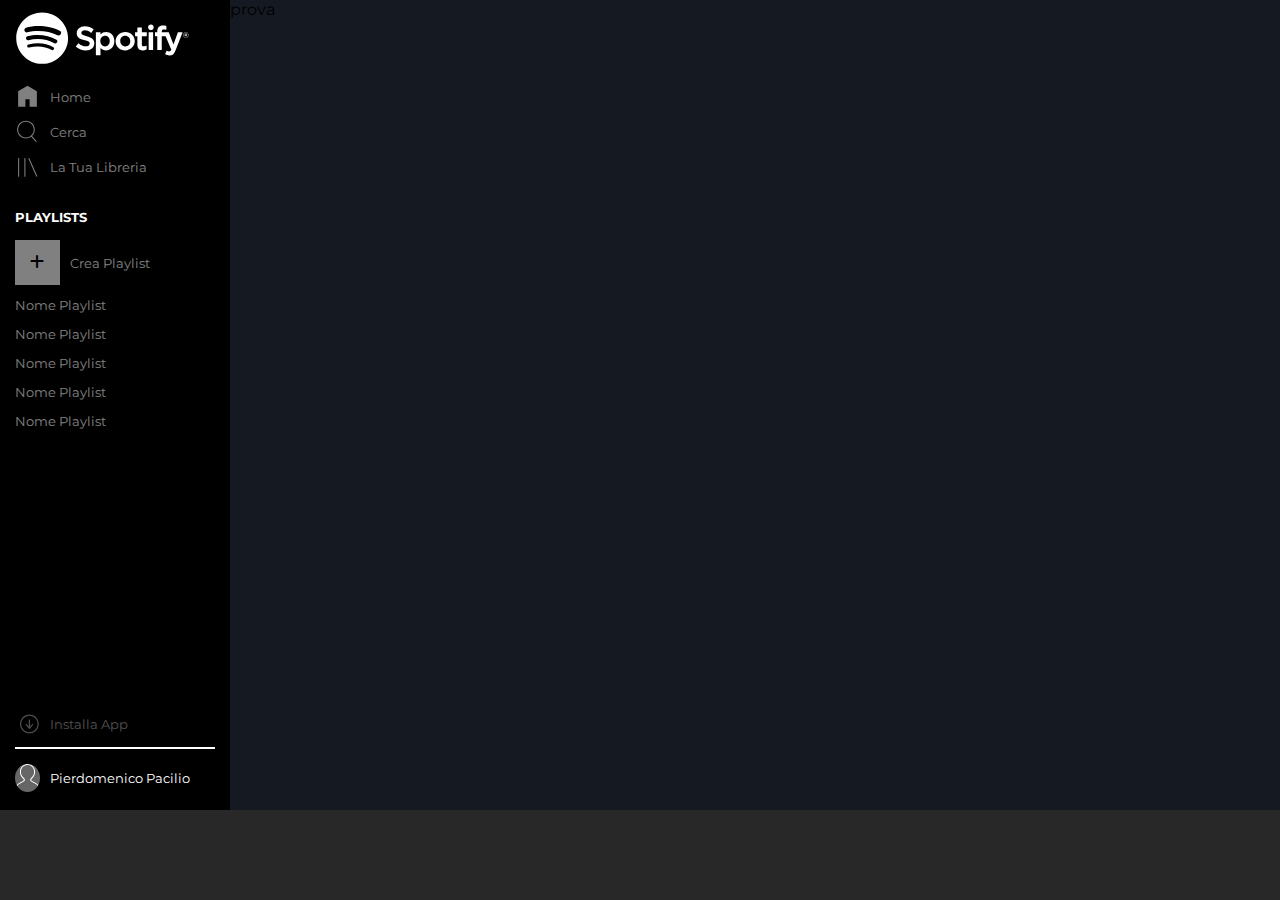
==== day-2/index.html @ 3002fd91 "docs: day-2 folder" ====
<!DOCTYPE html>
<html lang="it">
<head>
    <meta charset="UTF-8">
    <meta name="viewport" content="width=device-width, initial-scale=1.0">
    <title>Spotify Web</title>

    <!-- link di stile font-awesome -->
    <link rel="stylesheet" href="https://cdnjs.cloudflare.com/ajax/libs/font-awesome/6.7.2/css/all.min.css" 
    integrity="sha512-Evv84Mr4kqVGRNSgIGL/F/aIDqQb7xQ2vcrdIwxfjThSH8CSR7PBEakCr51Ck+w+/U6swU2Im1vVX0SVk9ABhg==" 
    crossorigin="anonymous" referrerpolicy="no-referrer" />
    <!-- /link di stile font-awesome --> 

    <!-- link di stile del font -->
    <link rel="preconnect" href="https://fonts.googleapis.com">
    <link rel="preconnect" href="https://fonts.gstatic.com" crossorigin>
    <link href="https://fonts.googleapis.com/css2?family=Montserrat:ital,wght@0,100..900;1,100..900&display=swap" rel="stylesheet">
    <!-- /link di stile del font -->     

    <!-- foglio di stile principale -->
    <link rel="stylesheet" href="css/mobile-style.css">
    <!-- /foglio di stile principale -->

    <!-- foglio di stile tablet -->
    <link rel="stylesheet" href="css/tablet-style.css">
    <!-- /foglio di stile tablet -->
     
    <!-- foglio di stile desktop -->
    <link rel="stylesheet" href="css/desktop-style.css">
    <!-- /foglio di stile desktop -->    

</head>

<body>
    <main class="container">
        <div class="menu container">
            <img class="logo-small" src="../img/logo-small.svg" alt="Logo Spotify">
            <img class="logo-big" src="../img/logo.svg" alt="Logo Spotify">
            <ul class="link">
                <li><a class="container" href="#"><img src="../img/home.svg" alt="Home"><span>Home</span></a></li>
                <li><a class="container" href="#"><img src="../img/search.svg" alt="Search"><span>Cerca</span></a></li>
                <li><a class="container" href="#"><img src="../img/libreria.svg" alt="Libreria"><span>La Tua Libreria</span></a></li>
            </ul>
            <div class="playlist">
                <h3>PLAYLISTS</h3> 
                <a class="container" href="#"><div class="plus-btn"><i class="fa-solid fa-plus"></i></div><span>Crea Playlist</span></a>
                <ul class="container">
                    <li><a href="#"><span>Nome Playlist</span></a></li>
                    <li><a href="#"><span>Nome Playlist</span></a></li>
                    <li><a href="#"><span>Nome Playlist</span></a></li>
                    <li><a href="#"><span>Nome Playlist</span></a></li>
                    <li><a href="#"><span>Nome Playlist</span></a></li>
                </ul>
            </div>
            <div class="menu-bottom">
                <a class="container install" href="#"><img src="../img/download.svg" alt="Download"><span>Installa App</span></a></a>
                <hr>
                <a class="container" href="#"><img class="profile-img" src="../img/profile.svg" alt="Profile"><span>Pierdomenico Pacilio</span></a>
            </div>       
        </div>
        <div class="home">prova</div>
    </main>
    <footer></footer>  
</body>
</html>
---- day-2/css/mobile-style.css ----
/******** 
reset 
********/
* {
    margin: 0;
    padding: 0;
    box-sizing: border-box;
}

img{
    display: block;
    width: 100%;
}


/******** 
common
********/

.container {
    display: flex;
}

.debug{
    /* display: none; */
    border: 1px dashed #000000; 
}

.inl{
    display: inline;
}

.inl-bl{
    display: inline-block;
}

body{
    font-family: 'Montserrat', 'Helvetica Neue', sans-serif;
    background-color: #151922;
    height: 100vh;
}

ul{
    list-style: none;
}

a{
    text-decoration: none;
}



/************************
    main
************************/

main{
    height: calc(100% - 90px);
}

.menu{
    background-color: #000000;
    padding: 12px 0 8px;
    width: 60px;
    flex-shrink: 0;
    gap: 20px;
    flex-direction: column;  
    overflow: hidden;  
}

.menu > *{
    padding: 0 15px 0 15px;
}

.logo-big{
    display: none;
    padding-right: 40px;
}


.link, .playlist a, .install{
    opacity: 0.5;
}

.menu a{
    align-items: center;
    gap: 10px;
    margin-bottom: 10px;
    color: #ffffff;
}

.link li span, .menu-bottom span{
    display: none;
}

.link span, .playlist span, .menu-bottom span{
    font-size: small;
}

h3{
    color: #ffffff;
    font-size: 13px;
    margin-bottom: 15px;
}

.playlist{
    display: none;
}

.playlist ul{
    flex-direction: column;
    gap: 10px;
}

.fa-plus{
    color: #000000;
    font-weight: 900;
}

.plus-btn{
    background-color: #ffffff;
    padding: 13px 15px;
}

.menu-bottom{
    margin-top: auto;
}

.install{
    opacity: 0.3;
}

.menu-bottom hr{
    border: 1px solid #ffffff;
    display: none;
    margin-bottom: 15px;
}

.profile-img{
    background-color: #666666;
    border-radius: 50%;
}

.home{
    flex-grow: 1;
}

/************************
    footer
************************/

footer{
    height: 90px;
    background-color: #282828;
}
---- day-2/css/tablet-style.css ----
@media screen and (min-width:768px){

    .logo-small{
        display: none;
    }
    .logo-big{
        display: block;
    }

    .menu{
        width: 230px;
    }

    .link li span, .menu-bottom span{
        display: inline;
    }

    .link img, .playlist img, .menu-bottom img{
        max-width: 25px;
    }

    .menu-bottom hr{
        display: block;
    }
    
    .playlist{
        display: block;
    }
}
---- day-2/css/desktop-style.css ----
@media screen and (min-width:992px){
    
}
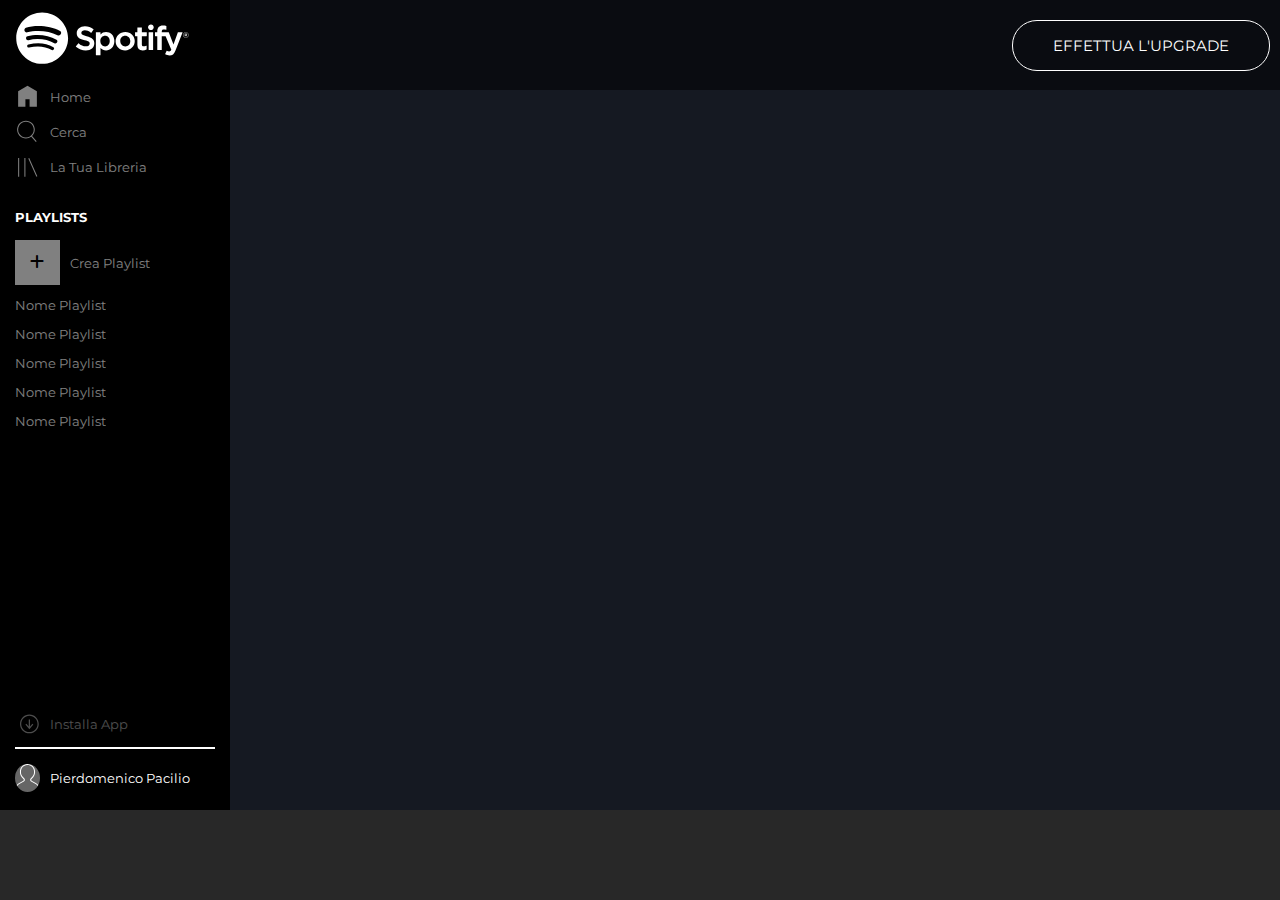
==== commit 58d00883: "feat: topbar" ====
--- a/day-2/index.html
+++ b/day-2/index.html
@@ -58,7 +58,9 @@
                 <a class="container" href="#"><img class="profile-img" src="../img/profile.svg" alt="Profile"><span>Pierdomenico Pacilio</span></a>
             </div>       
         </div>
-        <div class="home">prova</div>
+        <div class="home">
+            <div class="container top-bar"><a class="upgrade" href="#">EFFETTUA L'UPGRADE</a></div>
+        </div>
     </main>
     <footer></footer>  
 </body>
--- a/day-2/css/mobile-style.css
+++ b/day-2/css/mobile-style.css
@@ -48,20 +48,20 @@
     text-decoration: none;
 }
 
-
-
-/************************
-    main
-************************/
-
 main{
     height: calc(100% - 90px);
 }
+
+
+/************************
+    sidebar
+************************/
+
 
 .menu{
     background-color: #000000;
     padding: 12px 0 8px;
-    width: 60px;
+    width: 50px;
     flex-shrink: 0;
     gap: 20px;
     flex-direction: column;  
@@ -141,9 +141,39 @@
     border-radius: 50%;
 }
 
+
+
+
+
+/************************
+    sidebar
+************************/
+
 .home{
     flex-grow: 1;
-}
+    overflow: auto;
+}
+
+.top-bar{
+    background-color: rgb(0, 0, 0, 0.5);
+    height: 90px;
+    align-items: center;
+    justify-content: flex-end;
+    padding-right: 10px;
+}
+
+.upgrade{
+    color: #ffffff;
+    padding: 15px 40px;
+    border: 1px solid #ffffff;
+    border-radius: 25px;
+    font-size: 15px;
+}
+
+
+
+
+
 
 /************************
     footer
@@ -152,4 +182,39 @@
 footer{
     height: 90px;
     background-color: #282828;
+}
+
+
+
+
+
+
+@media screen and (min-width:576px){
+
+    .logo-small{
+        display: none;
+    }
+    .logo-big{
+        display: block;
+    }
+
+    .menu{
+        width: 230px;
+    }
+
+    .link li span, .menu-bottom span{
+        display: inline;
+    }
+
+    .link img, .playlist img, .menu-bottom img{
+        max-width: 25px;
+    }
+
+    .menu-bottom hr{
+        display: block;
+    }
+    
+    .playlist{
+        display: block;
+    }
 }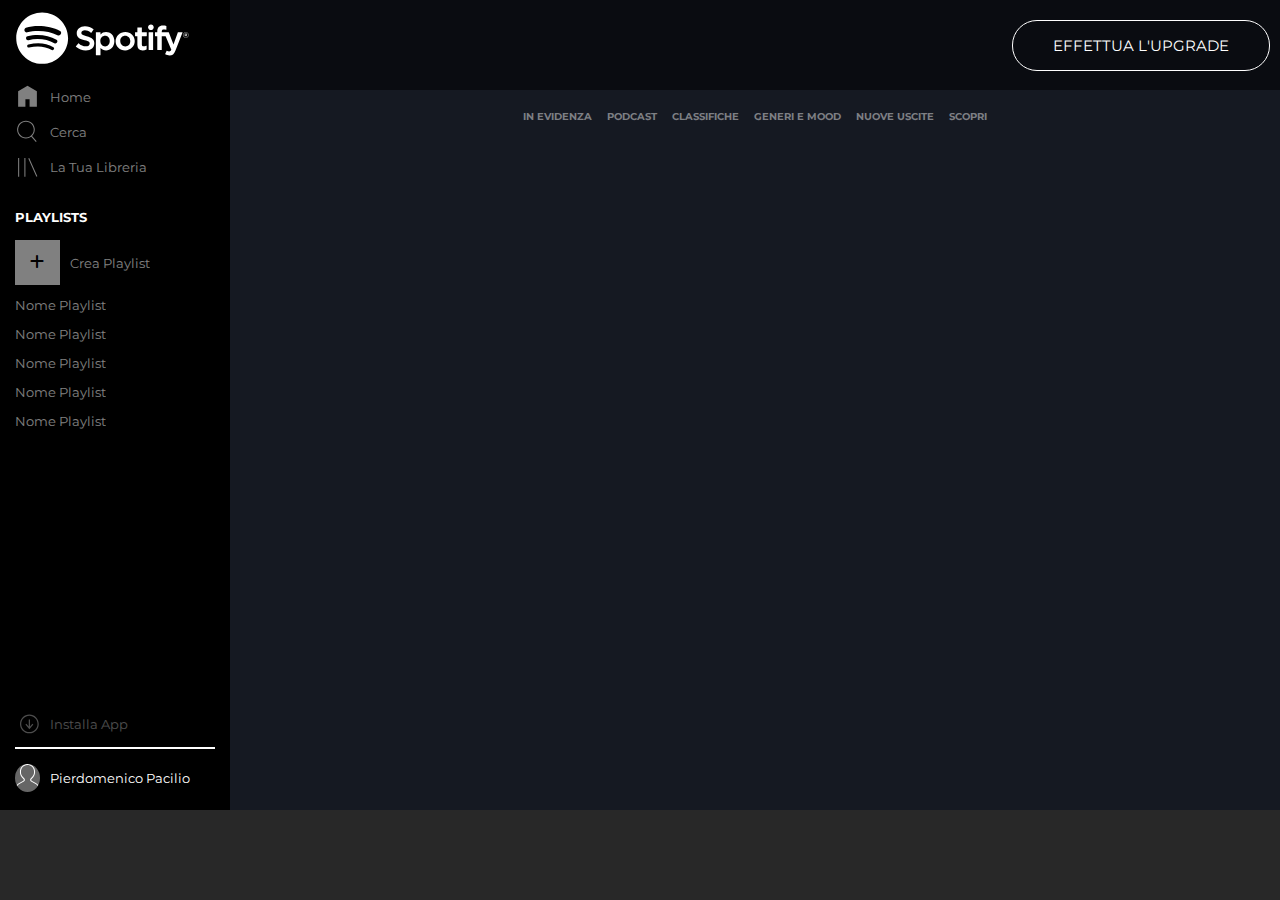
==== commit f2872307: "feat: category list, hover category effect" ====
--- a/day-2/index.html
+++ b/day-2/index.html
@@ -60,6 +60,14 @@
         </div>
         <div class="home">
             <div class="container top-bar"><a class="upgrade" href="#">EFFETTUA L'UPGRADE</a></div>
+            <ul class="container categorie">
+                <li class="container"><a href="#">IN EVIDENZA</a><hr class="hover-categoria"></li>
+                <li class="container"><a href="#">PODCAST</a><hr class="hover-categoria"></li>
+                <li class="container"><a href="#">CLASSIFICHE</a><hr class="hover-categoria"></li>
+                <li class="container"><a href="#">GENERI E MOOD</a><hr class="hover-categoria"></li>
+                <li class="container"><a href="#">NUOVE USCITE</a><hr class="hover-categoria"></li>
+                <li class="container"><a href="#">SCOPRI</a><hr class="hover-categoria"></li>
+            </ul>
         </div>
     </main>
     <footer></footer>  
--- a/day-2/css/mobile-style.css
+++ b/day-2/css/mobile-style.css
@@ -146,7 +146,7 @@
 
 
 /************************
-    sidebar
+    main
 ************************/
 
 .home{
@@ -170,8 +170,42 @@
     font-size: 15px;
 }
 
-
-
+.upgrade:hover{
+    background-color: #ffffff;
+    color: #000000;
+    font-weight: 700;
+}
+
+.categorie{
+    justify-content: center;
+    gap: 15px;
+    flex-wrap: wrap;
+    font-weight: 700;
+    padding: 20px 30px 30px;
+    font-size: 10px;
+}
+
+.categorie li{
+    flex-direction: column;
+    align-items: center;
+    gap: 20px;
+}
+
+.categorie li a{
+    color: #7d7f84;
+}
+
+.hover-categoria{
+    width: 33%;
+    border-color: #adff2f;
+    opacity: 0;
+}
+
+.categorie li:hover{
+    .hover-categoria{
+        opacity: 1;
+    }
+}
 
 
 
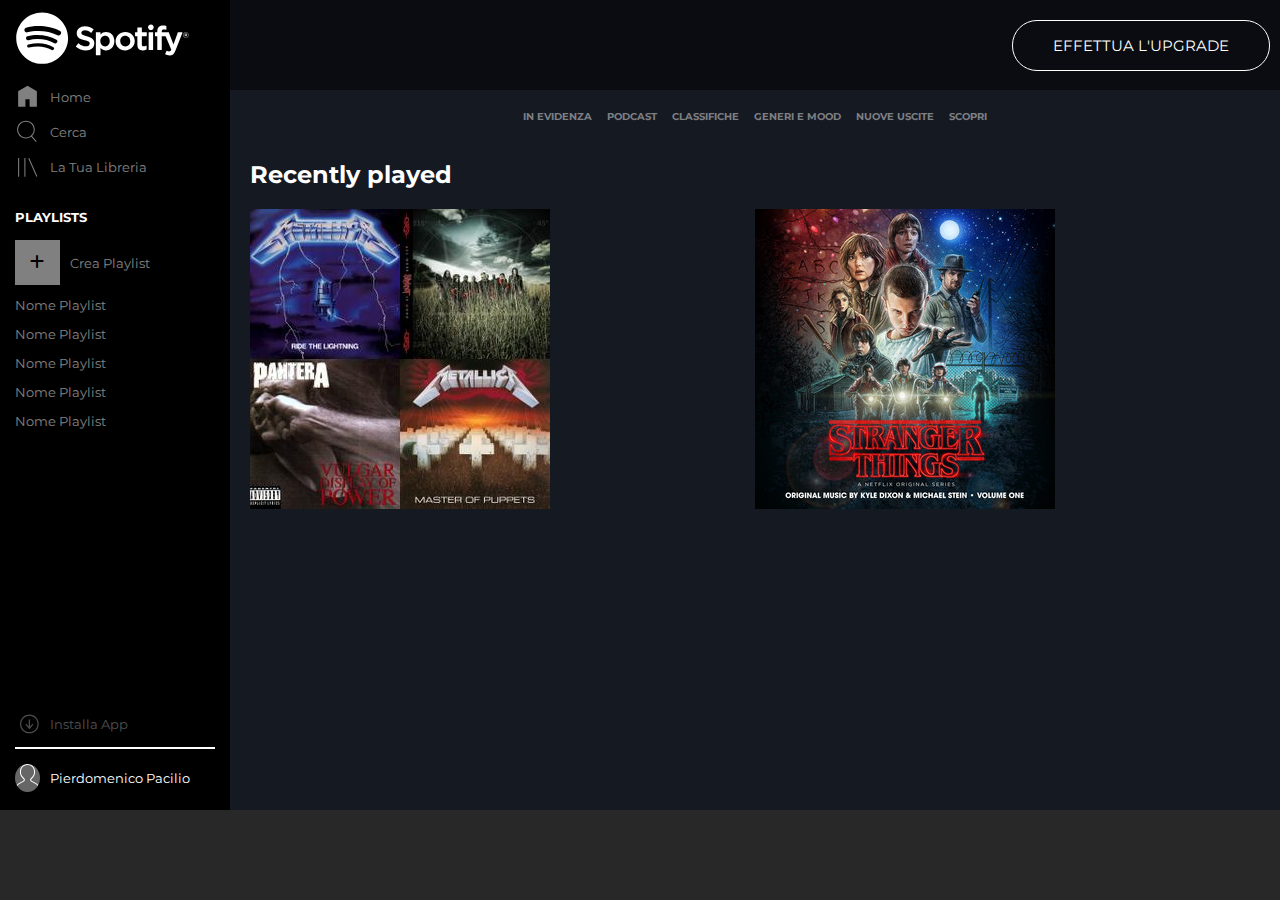
==== commit 4499f4c9: "feat: hover song effect" ====
--- a/day-2/index.html
+++ b/day-2/index.html
@@ -68,6 +68,14 @@
                 <li class="container"><a href="#">NUOVE USCITE</a><hr class="hover-categoria"></li>
                 <li class="container"><a href="#">SCOPRI</a><hr class="hover-categoria"></li>
             </ul>
+            <div class="section-1">
+                <h2>Recently played</h2>
+                <ul class="container box-recenti">
+                    <li class="container brani-recenti"><a class="copertina" href="#"><div class="img-copertina"><img src="../img/metal_lifting.jpg" alt="Heavy Metal"></div><i class="fa-regular fa-circle-play"></i></a></li>
+                    <li class="container brani-recenti"><a class="copertina" href="#"><div class="img-copertina"><img src="../img/stranger.jpeg" alt="Stranger Things"></div><i class="fa-regular fa-circle-play"></i></a></li>
+
+                </ul>
+            </div>
         </div>
     </main>
     <footer></footer>  
--- a/day-2/css/mobile-style.css
+++ b/day-2/css/mobile-style.css
@@ -188,7 +188,7 @@
 .categorie li{
     flex-direction: column;
     align-items: center;
-    gap: 20px;
+    gap: 5px;
 }
 
 .categorie li a{
@@ -207,6 +207,48 @@
     }
 }
 
+.section-1{
+    padding: 0 20px;
+}
+
+h2{
+    color: #ffffff;
+}
+
+.box-recenti{
+    padding: 20px 0;
+    flex-wrap: wrap;
+    gap: 20px;
+}
+
+.brani-recenti{
+    width: calc(100% / 2 - 20px);
+}
+
+.copertina{
+    position: relative;
+}
+
+.fa-circle-play{
+    color: #ffffff;
+    font-size: 60px;
+    position: absolute;
+    top: 50%;
+    left: 50%;
+    transform: translate(-50%, -50%);
+    display: none;
+}
+
+.copertina:hover{
+    .img-copertina{
+        filter: brightness(60%);        
+    }
+
+    .fa-circle-play{
+        display: inline;
+    }
+}
+
 
 
 /************************
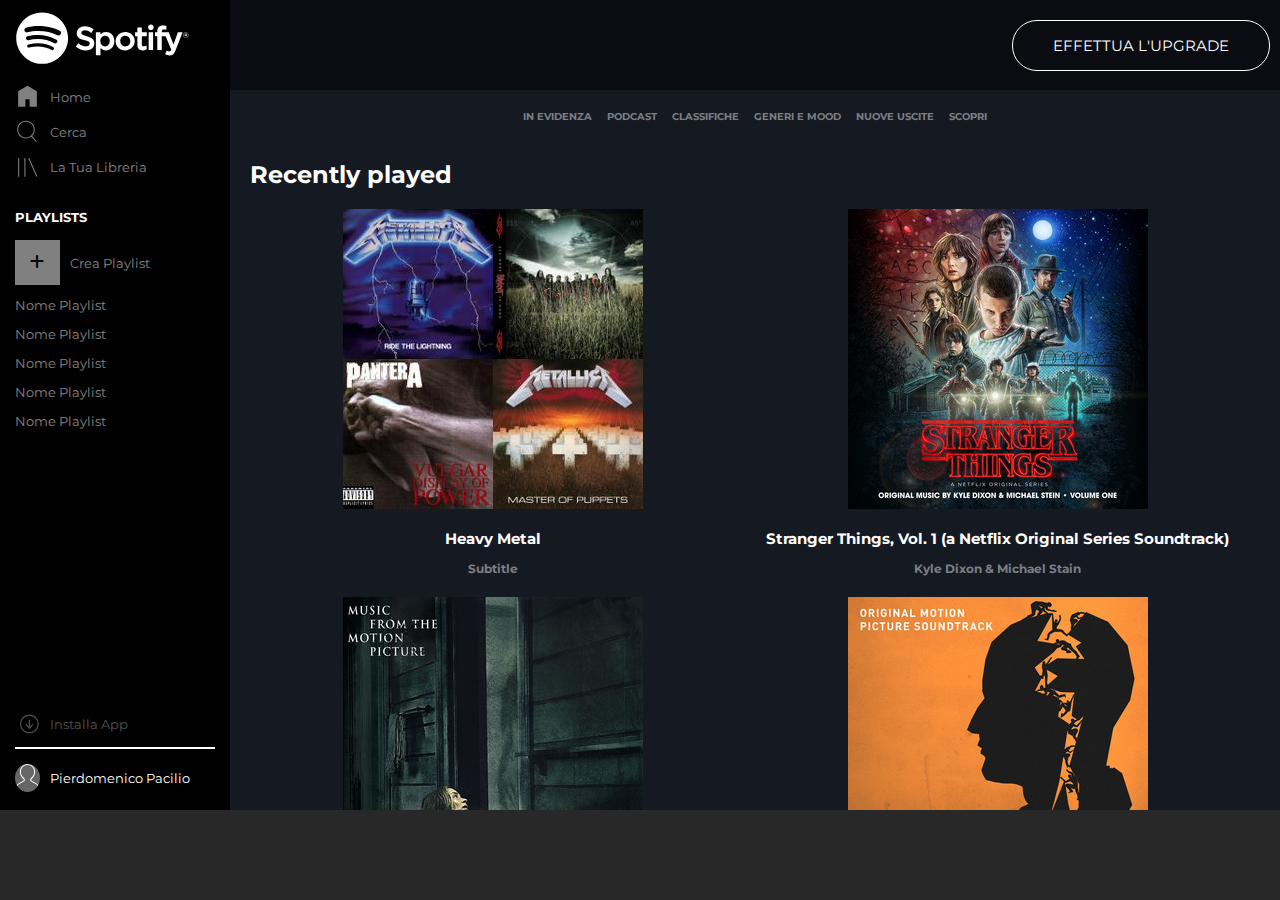
==== commit 922becb5: "feat: recently played mobile" ====
--- a/day-2/index.html
+++ b/day-2/index.html
@@ -71,9 +71,12 @@
             <div class="section-1">
                 <h2>Recently played</h2>
                 <ul class="container box-recenti">
-                    <li class="container brani-recenti"><a class="copertina" href="#"><div class="img-copertina"><img src="../img/metal_lifting.jpg" alt="Heavy Metal"></div><i class="fa-regular fa-circle-play"></i></a></li>
-                    <li class="container brani-recenti"><a class="copertina" href="#"><div class="img-copertina"><img src="../img/stranger.jpeg" alt="Stranger Things"></div><i class="fa-regular fa-circle-play"></i></a></li>
-
+                    <li class="container brani-recenti"><a class="copertina" href="#"><div class="img-copertina"><img src="../img/metal_lifting.jpg" alt="Heavy Metal"></div><i class="fa-regular fa-circle-play"></i></a><div class="container descrizione"><a href="#"><h4>Heavy Metal</h4></a><a href="#"><span>Subtitle</span></a></div></li>
+                    <li class="container brani-recenti"><a class="copertina" href="#"><div class="img-copertina"><img src="../img/stranger.jpeg" alt="Stranger Things"></div><i class="fa-regular fa-circle-play"></i></a><div class="container descrizione"><a href="#"><h4>Stranger Things, Vol. 1 (a Netflix Original Series Soundtrack)</h4></a><a href="#"><span>Kyle Dixon & Michael Stain</span></a></div></li>
+                    <li class="container brani-recenti"><a class="copertina" href="#"><div class="img-copertina"><img src="../img/aquietplace.jpeg" alt="Heavy Metal"></div><i class="fa-regular fa-circle-play"></i></a><div class="container descrizione"><a href="#"><h4>A quiet place</h4></a><a href="#"><span>Subtitle</span></a></div></li>
+                    <li class="container brani-recenti"><a class="copertina" href="#"><div class="img-copertina"><img src="../img/split.jpeg" alt="Heavy Metal"></div><i class="fa-regular fa-circle-play"></i></a><div class="container descrizione"><a href="#"><h4>Split</h4></a><a href="#"><span>Subtitle</span></a></div></li>
+                    <li class="container brani-recenti"><a class="copertina" href="#"><div class="img-copertina"><img src="../img/cure.jpeg" alt="Heavy Metal"></div><i class="fa-regular fa-circle-play"></i></a><div class="container descrizione"><a href="#"><h4>A cure for wellness</h4></a><a href="#"><span>Subtitle</span></a></div></li>
+                    <li class="container brani-recenti"><a class="copertina" href="#"><div class="img-copertina"><img src="../img/sinister.jpeg" alt="Heavy Metal"></div><i class="fa-regular fa-circle-play"></i></a><div class="container descrizione"><a href="#"><h4>Sinister</h4></a><a href="#"><span>Subtitle</span></a></div></li>
                 </ul>
             </div>
         </div>
--- a/day-2/css/mobile-style.css
+++ b/day-2/css/mobile-style.css
@@ -223,6 +223,9 @@
 
 .brani-recenti{
     width: calc(100% / 2 - 20px);
+    flex-direction: column;
+    align-items: center;
+    gap: 20px;
 }
 
 .copertina{
@@ -249,6 +252,28 @@
     }
 }
 
+h4{
+    color: #ffffff;
+    font-size: 15px;
+    text-align: center;
+}
+
+.brani-recenti span{
+    color: #7d7f84;
+    font-size: 12px;
+    font-weight: 700;
+}
+
+.descrizione{
+    flex-direction: column;
+    align-items: center;
+    gap: 10px;    
+}
+
+
+
+
+
 
 
 /************************
@@ -265,6 +290,7 @@
 
 
 
+
 @media screen and (min-width:576px){
 
     .logo-small{
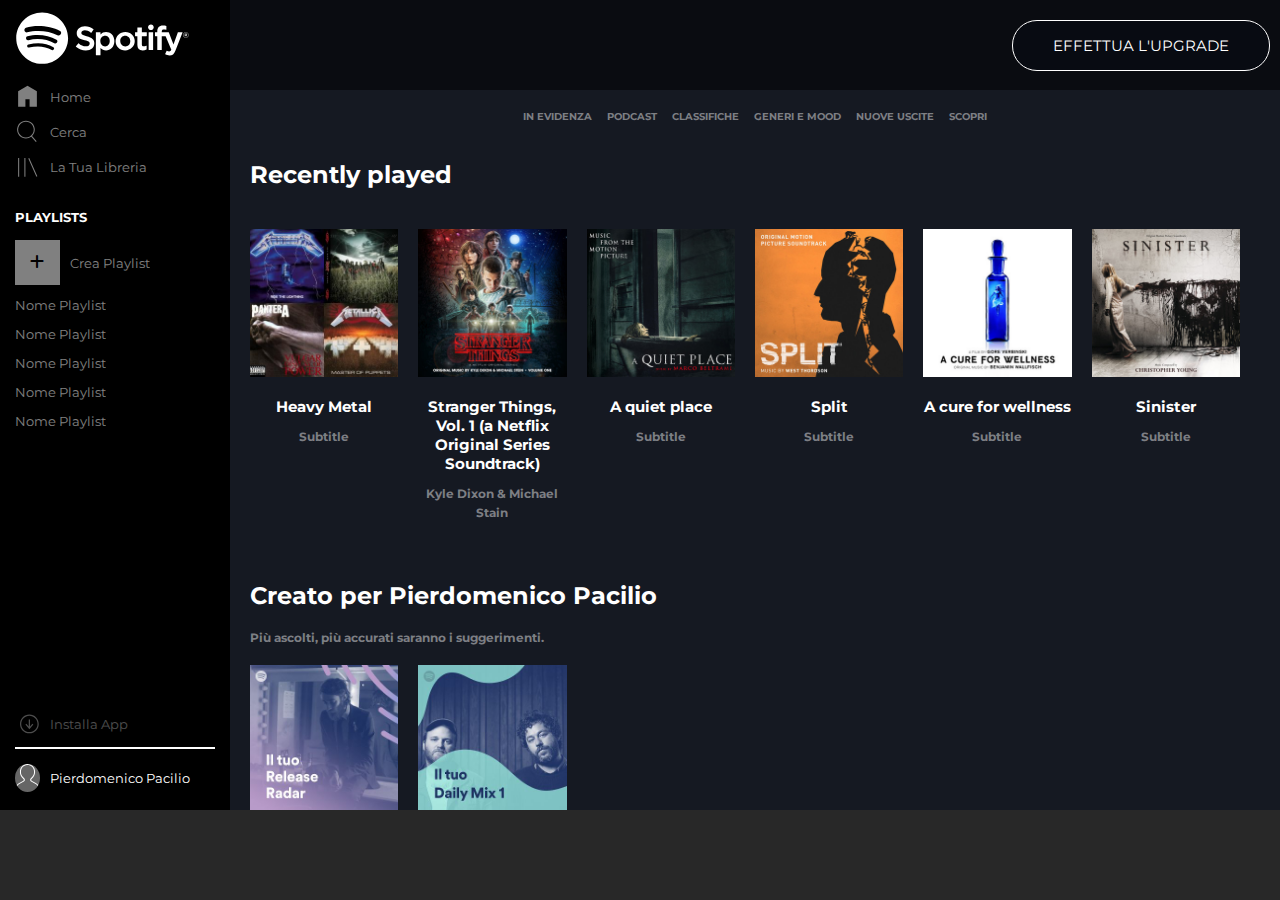
==== commit 90385a58: "feat: main completed" ====
--- a/day-2/index.html
+++ b/day-2/index.html
@@ -68,17 +68,33 @@
                 <li class="container"><a href="#">NUOVE USCITE</a><hr class="hover-categoria"></li>
                 <li class="container"><a href="#">SCOPRI</a><hr class="hover-categoria"></li>
             </ul>
-            <div class="section-1">
+            <div class="section">
                 <h2>Recently played</h2>
-                <ul class="container box-recenti">
-                    <li class="container brani-recenti"><a class="copertina" href="#"><div class="img-copertina"><img src="../img/metal_lifting.jpg" alt="Heavy Metal"></div><i class="fa-regular fa-circle-play"></i></a><div class="container descrizione"><a href="#"><h4>Heavy Metal</h4></a><a href="#"><span>Subtitle</span></a></div></li>
-                    <li class="container brani-recenti"><a class="copertina" href="#"><div class="img-copertina"><img src="../img/stranger.jpeg" alt="Stranger Things"></div><i class="fa-regular fa-circle-play"></i></a><div class="container descrizione"><a href="#"><h4>Stranger Things, Vol. 1 (a Netflix Original Series Soundtrack)</h4></a><a href="#"><span>Kyle Dixon & Michael Stain</span></a></div></li>
-                    <li class="container brani-recenti"><a class="copertina" href="#"><div class="img-copertina"><img src="../img/aquietplace.jpeg" alt="Heavy Metal"></div><i class="fa-regular fa-circle-play"></i></a><div class="container descrizione"><a href="#"><h4>A quiet place</h4></a><a href="#"><span>Subtitle</span></a></div></li>
-                    <li class="container brani-recenti"><a class="copertina" href="#"><div class="img-copertina"><img src="../img/split.jpeg" alt="Heavy Metal"></div><i class="fa-regular fa-circle-play"></i></a><div class="container descrizione"><a href="#"><h4>Split</h4></a><a href="#"><span>Subtitle</span></a></div></li>
-                    <li class="container brani-recenti"><a class="copertina" href="#"><div class="img-copertina"><img src="../img/cure.jpeg" alt="Heavy Metal"></div><i class="fa-regular fa-circle-play"></i></a><div class="container descrizione"><a href="#"><h4>A cure for wellness</h4></a><a href="#"><span>Subtitle</span></a></div></li>
-                    <li class="container brani-recenti"><a class="copertina" href="#"><div class="img-copertina"><img src="../img/sinister.jpeg" alt="Heavy Metal"></div><i class="fa-regular fa-circle-play"></i></a><div class="container descrizione"><a href="#"><h4>Sinister</h4></a><a href="#"><span>Subtitle</span></a></div></li>
+                <ul class="container box">
+                    <li class="container col"><a class="copertina" href="#"><div class="img-copertina"><img src="../img/metal_lifting.jpg" alt="Heavy Metal"></div><i class="fa-regular fa-circle-play"></i></a><div class="container descrizione"><a href="#"><h4>Heavy Metal</h4></a><a class="subtitle" href="#"><span>Subtitle</span></a></div></li>
+                    <li class="container col"><a class="copertina" href="#"><div class="img-copertina"><img src="../img/stranger.jpeg" alt="Stranger Things"></div><i class="fa-regular fa-circle-play"></i></a><div class="container descrizione"><a href="#"><h4>Stranger Things, Vol. 1 (a Netflix Original Series Soundtrack)</h4></a><a class="subtitle" href="#"><span>Kyle Dixon & Michael Stain</span></a></div></li>
+                    <li class="container col"><a class="copertina" href="#"><div class="img-copertina"><img src="../img/aquietplace.jpeg" alt="Heavy Metal"></div><i class="fa-regular fa-circle-play"></i></a><div class="container descrizione"><a href="#"><h4>A quiet place</h4></a><a class="subtitle" href="#"><span>Subtitle</span></a></div></li>
+                    <li class="container col"><a class="copertina" href="#"><div class="img-copertina"><img src="../img/split.jpeg" alt="Heavy Metal"></div><i class="fa-regular fa-circle-play"></i></a><div class="container descrizione"><a href="#"><h4>Split</h4></a><a class="subtitle" href="#"><span>Subtitle</span></a></div></li>
+                    <li class="container col"><a class="copertina" href="#"><div class="img-copertina"><img src="../img/cure.jpeg" alt="Heavy Metal"></div><i class="fa-regular fa-circle-play"></i></a><div class="container descrizione"><a href="#"><h4>A cure for wellness</h4></a><a class="subtitle" href="#"><span>Subtitle</span></a></div></li>
+                    <li class="container col"><a class="copertina" href="#"><div class="img-copertina"><img src="../img/sinister.jpeg" alt="Heavy Metal"></div><i class="fa-regular fa-circle-play"></i></a><div class="container descrizione"><a href="#"><h4>Sinister</h4></a><a class="subtitle" href="#"><span>Subtitle</span></a></div></li>
                 </ul>
             </div>
+            <div class="section">
+                <h2>Creato per Pierdomenico Pacilio</h2>
+                <p>Più ascolti, più accurati saranno i suggerimenti.</p>
+                <ul class="container box">
+                    <li class="container col"><a class="copertina" href="#"><div class="img-copertina"><img src="../img/radar.jpeg" alt="Heavy Metal"></div><i class="fa-regular fa-circle-play"></i></a><div class="container descrizione"><a href="#"><h4>Release radar</h4></a></div></li>
+                    <li class="container col"><a class="copertina" href="#"><div class="img-copertina"><img src="../img/mixdaily.jpeg" alt="Heavy Metal"></div><i class="fa-regular fa-circle-play"></i></a><div class="container descrizione"><a href="#"><h4>daily Mix 1</h4></a></div></li>
+                </ul>
+            </div>
+            <div class="section">
+                <h2>Artisti più popolari</h2>
+                <p>Più ascolti, più accurati saranno i suggerimenti.</p>
+                <ul class="container box">
+                    <li class="container col"><a class="copertina" href="#"><div class="box-artista" class="img-copertina"><img class=" artista" src="../img/youg.jpeg" alt="Heavy Metal"></div></a><div class="container descrizione"><a href="#"><h4>Lana del Rey</h4></a></div></li>
+                    <li class="container col"><a class="copertina" href="#"><div class="box-artista" class="img-copertina"><img class=" artista" src="../img/einaudi.jpeg" alt="Heavy Metal"></div></a><div class="container descrizione"><a href="#"><h4>Ludovico Einaudi</h4></a></div></li>
+                </ul>
+            </div>           
         </div>
     </main>
     <footer></footer>  
--- a/day-2/css/mobile-style.css
+++ b/day-2/css/mobile-style.css
@@ -160,6 +160,10 @@
     align-items: center;
     justify-content: flex-end;
     padding-right: 10px;
+    position: sticky;
+    top: 0;
+    right: 0;
+    z-index: 2;
 }
 
 .upgrade{
@@ -168,12 +172,14 @@
     border: 1px solid #ffffff;
     border-radius: 25px;
     font-size: 15px;
+    background-color: #080b12
 }
 
 .upgrade:hover{
     background-color: #ffffff;
     color: #000000;
     font-weight: 700;
+    transition: 0.5s;
 }
 
 .categorie{
@@ -207,21 +213,23 @@
     }
 }
 
-.section-1{
+.section{
     padding: 0 20px;
 }
 
 h2{
     color: #ffffff;
-}
-
-.box-recenti{
+    margin-bottom: 20px;
+}
+
+.box{
     padding: 20px 0;
     flex-wrap: wrap;
     gap: 20px;
-}
-
-.brani-recenti{
+    margin-bottom: 40px;
+}
+
+.col{
     width: calc(100% / 2 - 20px);
     flex-direction: column;
     align-items: center;
@@ -258,19 +266,31 @@
     text-align: center;
 }
 
-.brani-recenti span{
+.col span, p{
     color: #7d7f84;
     font-size: 12px;
     font-weight: 700;
 }
 
+.subtitle{
+    text-align: center;
+}
+
+
 .descrizione{
     flex-direction: column;
     align-items: center;
     gap: 10px;    
 }
 
-
+.box-artista{
+    border-radius: 50%;   
+    overflow: hidden; 
+}
+
+.artista{
+    object-fit: cover;
+}
 
 
 
--- a/day-2/css/tablet-style.css
+++ b/day-2/css/tablet-style.css
@@ -1,29 +1,6 @@
 @media screen and (min-width:768px){
 
-    .logo-small{
-        display: none;
-    }
-    .logo-big{
-        display: block;
-    }
-
-    .menu{
-        width: 230px;
-    }
-
-    .link li span, .menu-bottom span{
-        display: inline;
-    }
-
-    .link img, .playlist img, .menu-bottom img{
-        max-width: 25px;
-    }
-
-    .menu-bottom hr{
-        display: block;
-    }
-    
-    .playlist{
-        display: block;
+    .col{
+        width: calc(100% / 4 - 20px);
     }
 }--- a/day-2/css/desktop-style.css
+++ b/day-2/css/desktop-style.css
@@ -1,3 +1,6 @@
 @media screen and (min-width:992px){
     
+    .col{
+        width: calc(100% / 6 - 20px);
+    }
 }